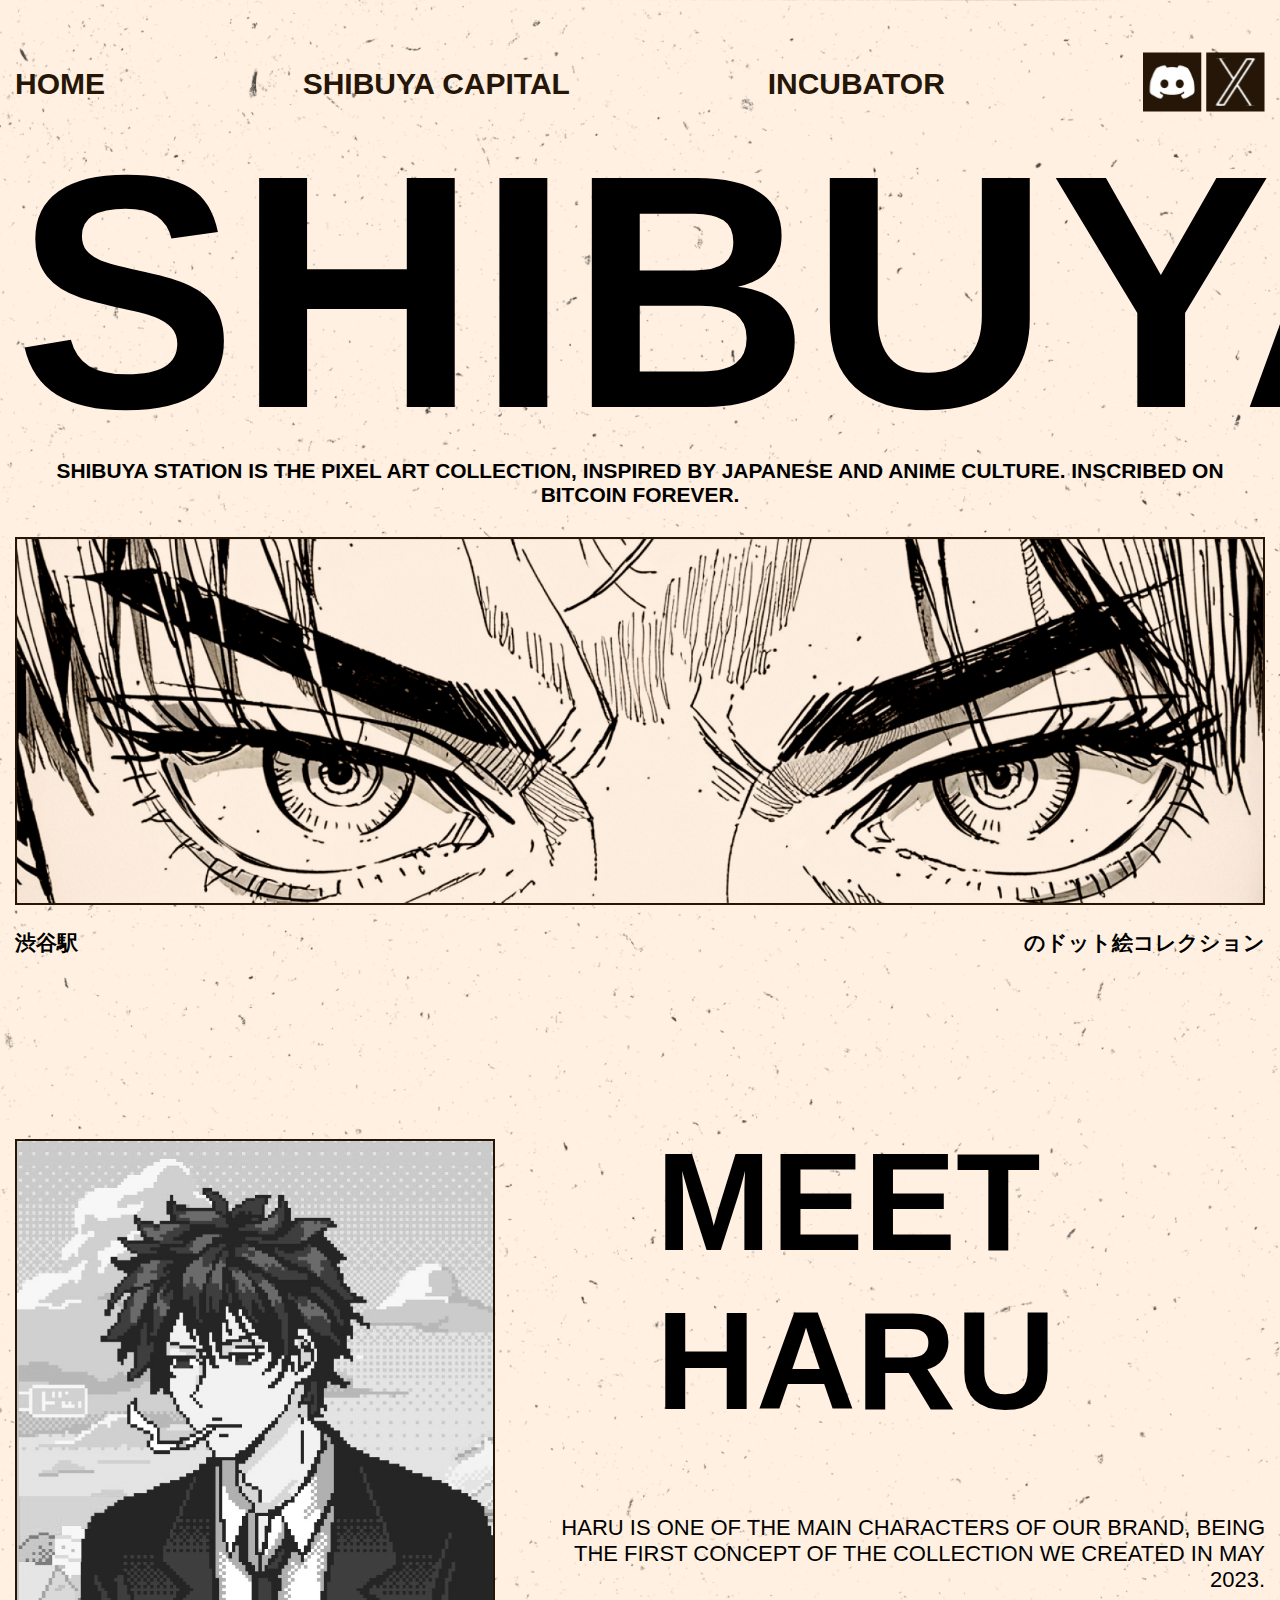
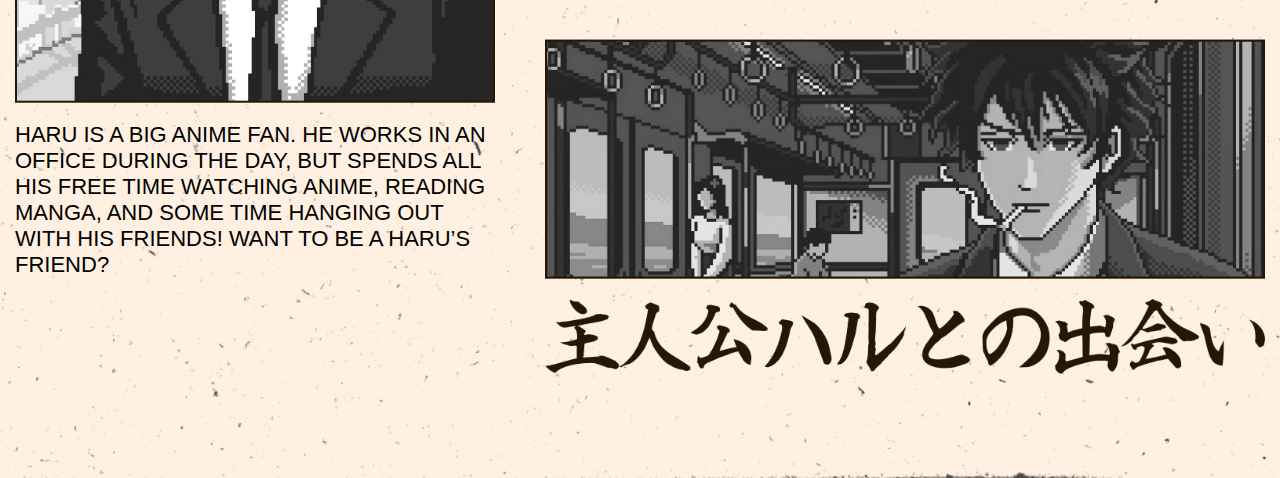
==== index.html @ 37c63358 "Add files via upload" ====
<!DOCTYPE html>
<html lang="en">
  <head>
    <meta charset="UTF-8" />
    <meta name="viewport" content="width=device-width, initial-scale=1.0" />
    <title>Oleg</title>

    <link rel="stylesheet" href="style.css"/>


    <link rel="stylesheet" href="https://cdn.jsdelivr.net/npm/swiper@11/swiper-bundle.min.css"/>
  

    <link rel="preconnect" href="https://fonts.googleapis.com" />
    <link rel="preconnect" href="https://fonts.gstatic.com" crossorigin />
    
     

    

  </head>

  </head>
  <body>

    <header class="header">
        <div class="container">
            <nav class="nav">
                <img src="./img/logo.svg" alt="" class="logo">

                <div class="menu">
                    <a href="">HOME</a>
                    <a href="">SHIBUYA CAPITAL</a>
                    <a href="">INCUBATOR</a>

                    <div class="icons">
                        <img src="./img/twitterBLACK.svg" alt="">
                        <img src="./img/discordBLACK.svg" alt="">
                    </div>
                </div>

                <img class="burger" src="./img/burger.svg" alt="">
    
            </nav>
        </div>
    </header>

    <section class="hero">
        <div class="container">
            <div class="hero__wrapper">
                <h1>SHIBUYA</h1>
                <p>Shibuya Station is the pixel art collection, inspired by Japanese and anime culture.  Inscribed on Bitcoin FOREVER.</p>
                <img src="./img/hero.png" alt="">

                <div>
                    <p>渋谷駅</p>
                    <p>のドット絵コレクション</p>
                </div>

            </div>

        </div>
    </section>

    <section class="album">
        <div class="container">

            <div class="swiper album__swiper1">
                
                <div class="swiper-wrapper">
                 
                  <div class="swiper-slide">
                    <img src="https://shibuya-bay.vercel.app/carousel-1.png" alt="">
                  </div>

                  <div class="swiper-slide">
                    <img src="https://shibuya-bay.vercel.app/carousel-1.png" alt="">
                  </div>
                 
                </div>

            
              </div>

              <div class="swiper album__swiper2">
                
                <div class="swiper-wrapper">
                 
                  <div class="swiper-slide">
                    <img src="https://shibuya-bay.vercel.app/carousel-2.png" alt="">
                  </div>

                  <div class="swiper-slide">
                    <img src="https://shibuya-bay.vercel.app/carousel-2.png" alt="">
                  </div>
                 
                </div>
              </div>
        </div>
    </section>

    <section class="meet">
      <div class="container">
        <div class="meet__wrapper">
          <div class="meet__left">
            <img src="./Rectangle 3 (1).png" alt="">
            <p>Haru is a big anime fan. He works in an office during the day, but spends all his free time watching anime, reading manga, and some time hanging out with his friends! Want to be a Haru’s friend?</p>
          </div>

          <div class="meet__right">
            <h2>meet haru</h2>
            <p>Haru is one of the main characters of our brand, being the first concept of the collection we created in May 2023.</p>
            <img src="./Rectangle 4 (1).png" alt="">
            <img class="China-1" src="./主人公ハルとの出会い.png" alt="">
          </div>
        </div>
        <img src="./主人公ハルとの出会い.png" alt="" class="china-2">
      </div>
    </section>




    <script src="https://cdn.jsdelivr.net/npm/swiper@11/swiper-bundle.min.js"></script>

    <script src="./script.js"></script>
  </body>
</html>
---- style.css ----
* {
  font-family: 'Oswald', sans-serif;

  padding: 0;
  margin: 0;
}

.container {
  max-width: 1600px;
  margin: 0 auto;
  padding: 0 15px;
}

body {
  background-image: url(./img/bg-1.png);
  background-position: center;
  background-size: cover;
}

.nav {
  display: flex;
  justify-content: space-between;
  gap: 20px;
  align-items: center;
  padding-bottom: 10px;
}

.menu {
  display: flex;
  justify-content: space-between;
  gap: 20px;
  align-items: center;

  width: 100%;

  @media (max-width: 800px) {
    /* display: none; */

    position: fixed;
    top: 0;
    left: 0;
    width: 100%;
    height: 100dvh;
    background-color: #251607;

    display: flex;
    flex-direction: column;
    align-items: center;
    justify-content: center;
    gap: 20px;

    z-index: 10;

    opacity: 0;
    visibility: hidden;

    transition: 0.4s;

    &.active {
      opacity: 1;
      visibility: visible;
    }
  }

  a {
    font-size: 30px;
    font-weight: 600;
    text-transform: uppercase;
    text-decoration: none;
    color: #251607;

    @media (max-width: 800px) {
      color: whitesmoke;
    }
  }
}

.logo,
.burger {
  display: none;

  @media (max-width: 800px) {
    display: block;
    z-index: 11;
    cursor: pointer;
  }
}

.header {
  padding: 52px 0 0;

  @media (max-width: 800px) {
    background-image: url(./img/bg-2.png);
    background-position: center;
    padding: 40px 0;
  }
}

.hero__wrapper{
    text-align: center;

    h1{
        font-size: clamp(5.625rem, -1.023rem + 27.27vw, 26.25rem);
        line-height: 1;

        @media (max-width:480px) {
            padding: 20px 0 0;
        }
    }

    p{
        margin-bottom: 30px;
        font-size: clamp(1.125rem, 1.044rem + 0.33vw, 1.375rem);
        font-weight: 600;
        text-transform: uppercase;

        @media (max-width:480px) {
            padding: 20px 0;
        }
    }

    div{
        display: flex;
        justify-content: space-between;
        align-items: center;
        margin-top: 20px;

        @media (max-width:480px) {
            &:first-child{
                display: none;
            }
            justify-content: center;
        }

    }

    img{
        width: 100%;
    }
}



.swiper-slide {
  img{
    width: 100%;
  }
}


.album{
  .container{
    max-width: 1900px;
  }
}


.meet__wrapper {

  display: grid;
  grid-template-columns:1fr 1.5fr;
  gap: 50px;

  @media (max-width: 800px) {
    /* grid-template-columns: 1fr; */
    

    display: flex;
    flex-direction: column;

  }

  img{
    padding-top: 16px;
    width: 100%;
  }

  p{
    margin-top: 15px;
    font-size: 22px;
    font-weight: 400;
    text-transform: uppercase;

  }
}

.meet__right{



  h2{
    /* font-size: 170px; */
    font-size: clamp(3.25rem, 0.792rem + 9.83vw, 10.625rem);
    text-transform: uppercase;
    padding-left: 111px;

    @media (max-width: 800px) {
      text-align: center;
      padding-left: 0;
      
    }
  }

  p{
    text-align: right;
    max-width: 800px;
    margin-left: auto;
    margin-bottom: 30px;
    margin-top: 73.5px;

    @media (max-width: 800px) {
      text-align: center;
      margin-top: 30px;
      
    }
  }
}

.meet{
  padding: 100px 0;
}


.China-1{

  @media (max-width: 800px) {
    display: none
    
  }
}

.china-2{
  display: none;

  @media (max-width: 800px) {
    display: block;
    width: 60%;
    margin: 30px auto;
  }
}
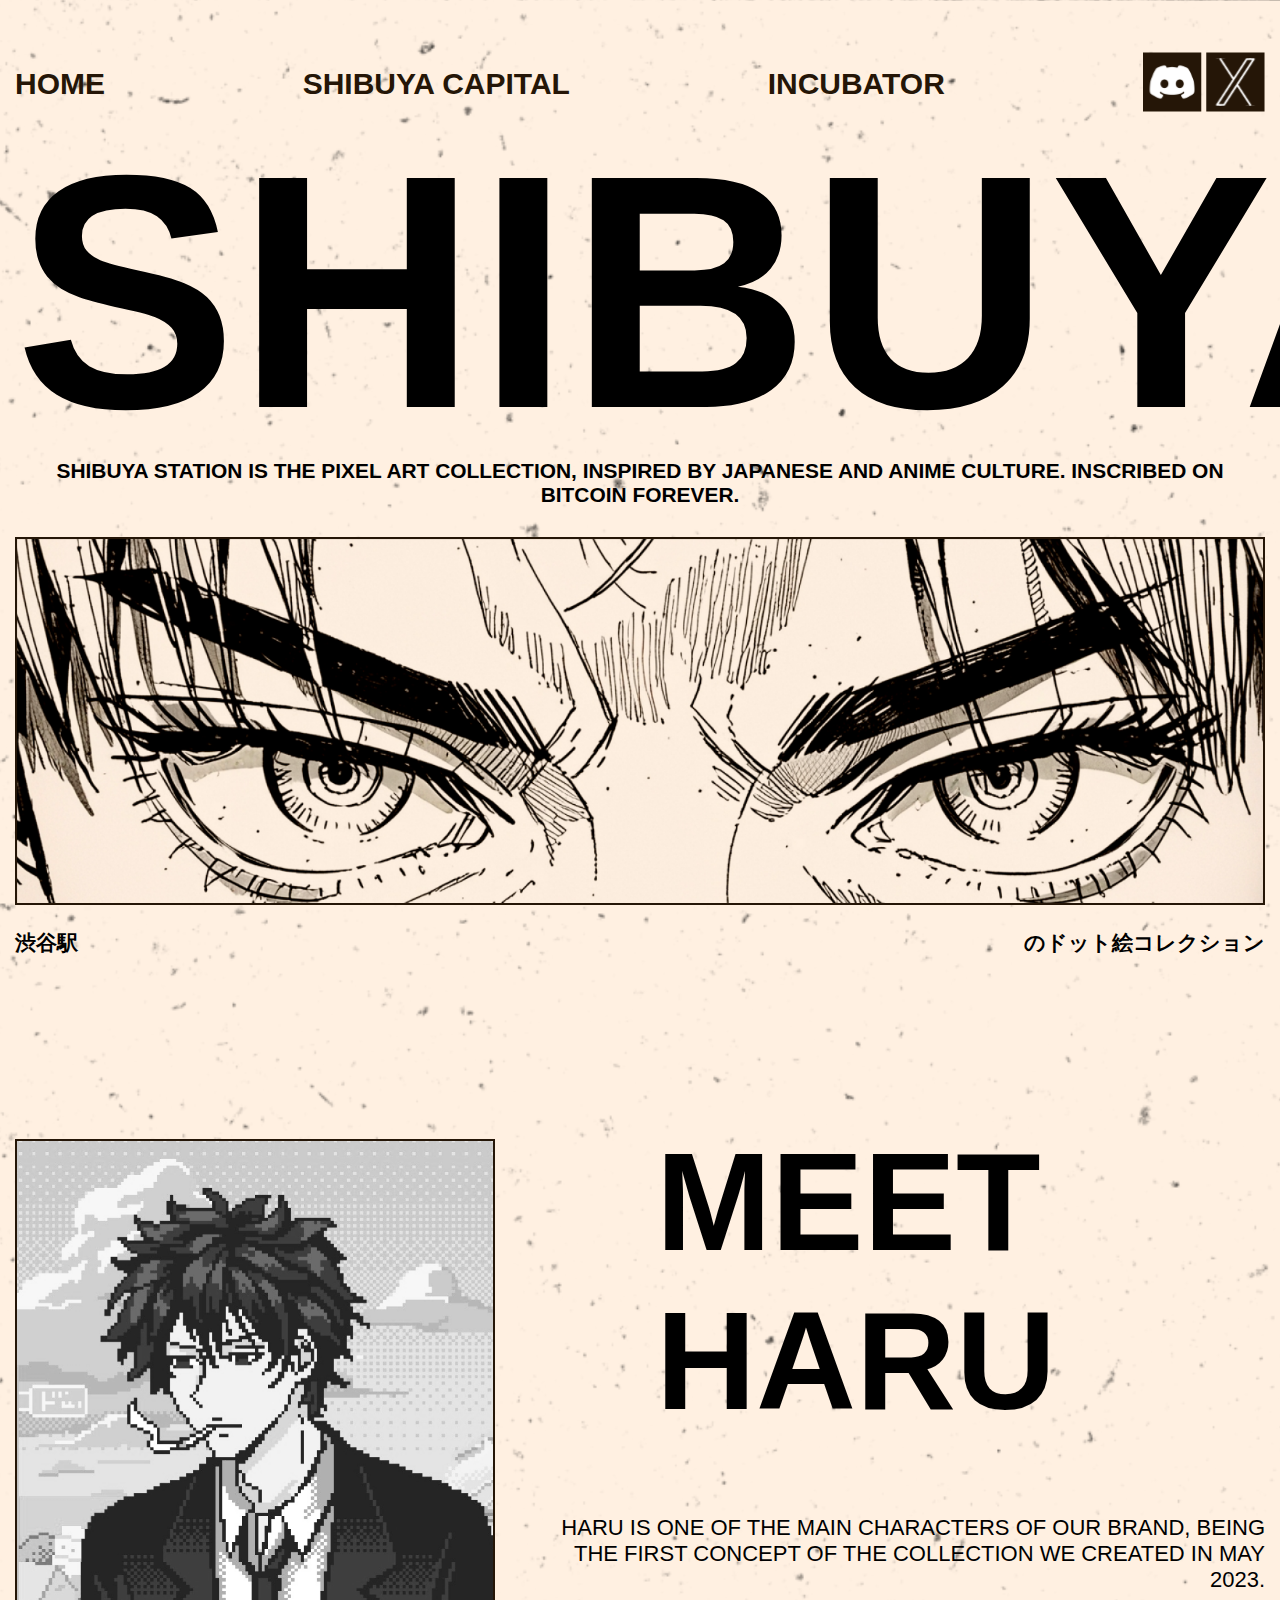
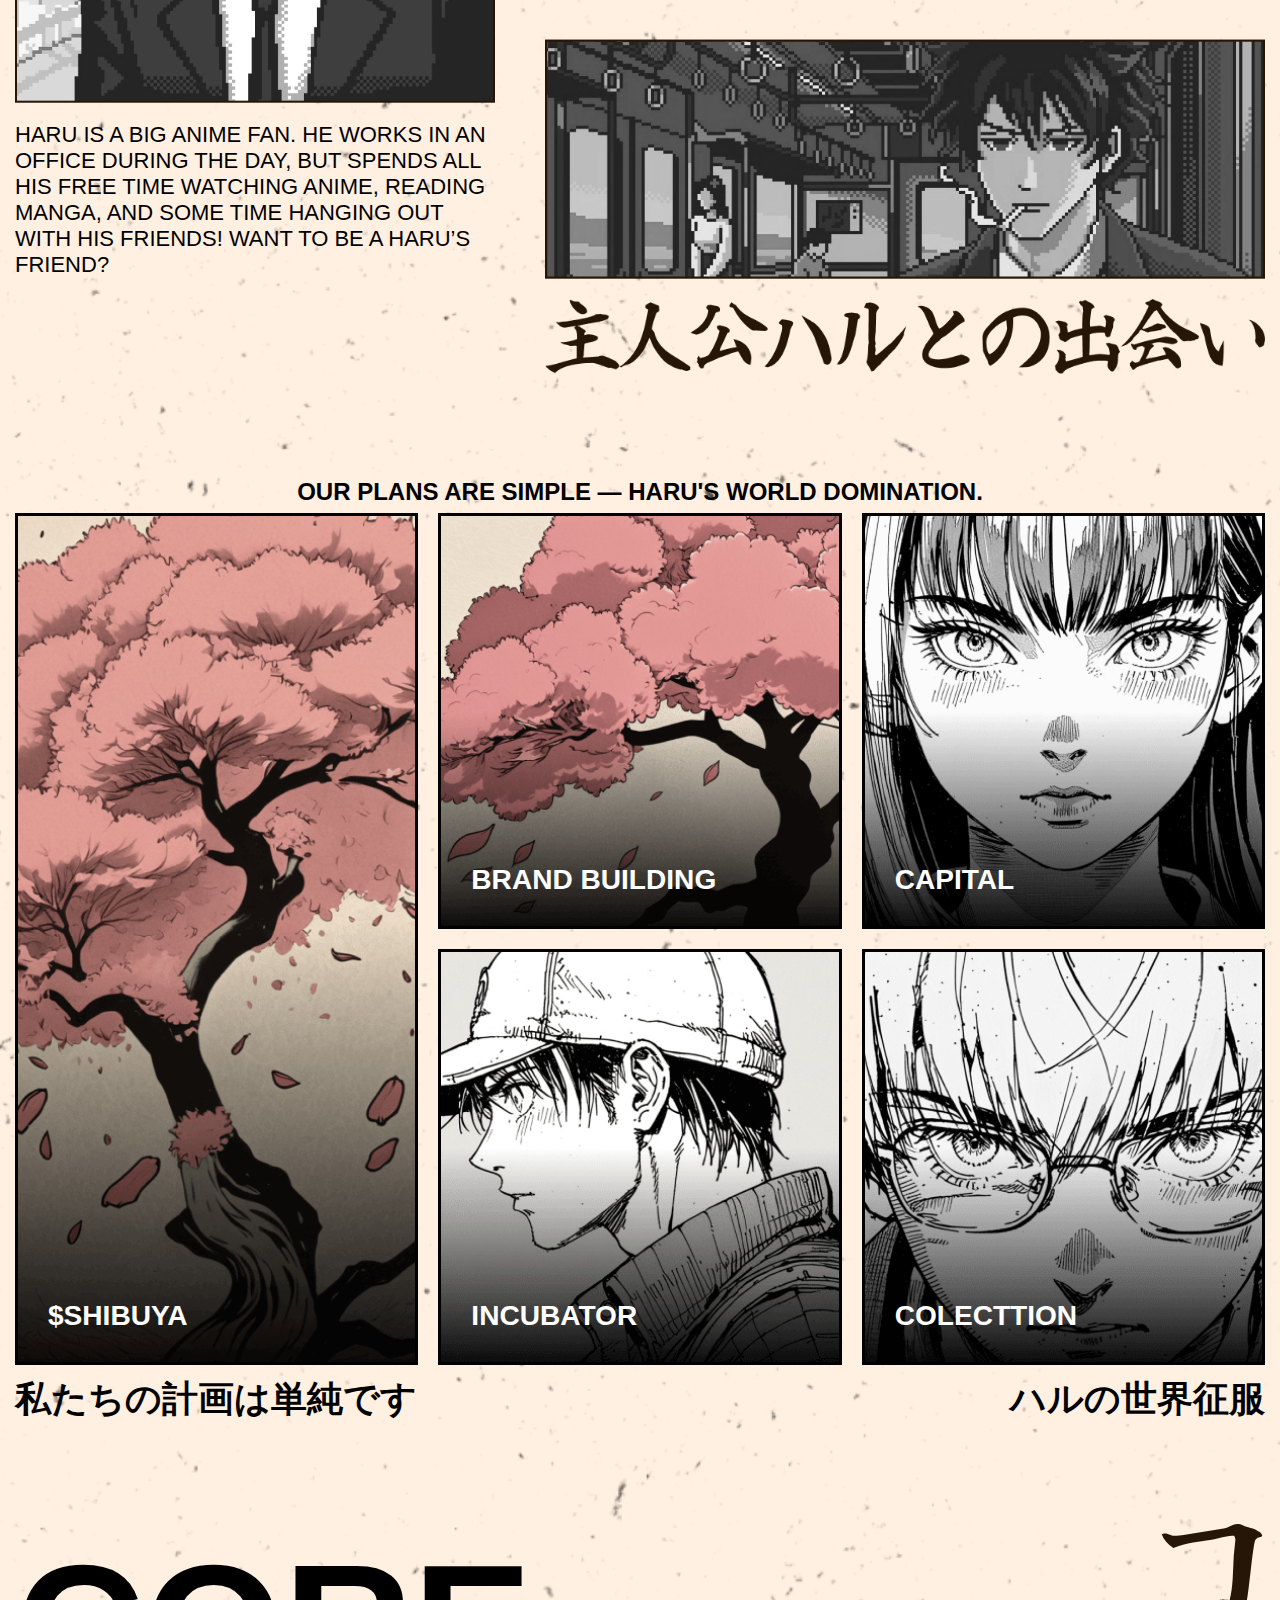
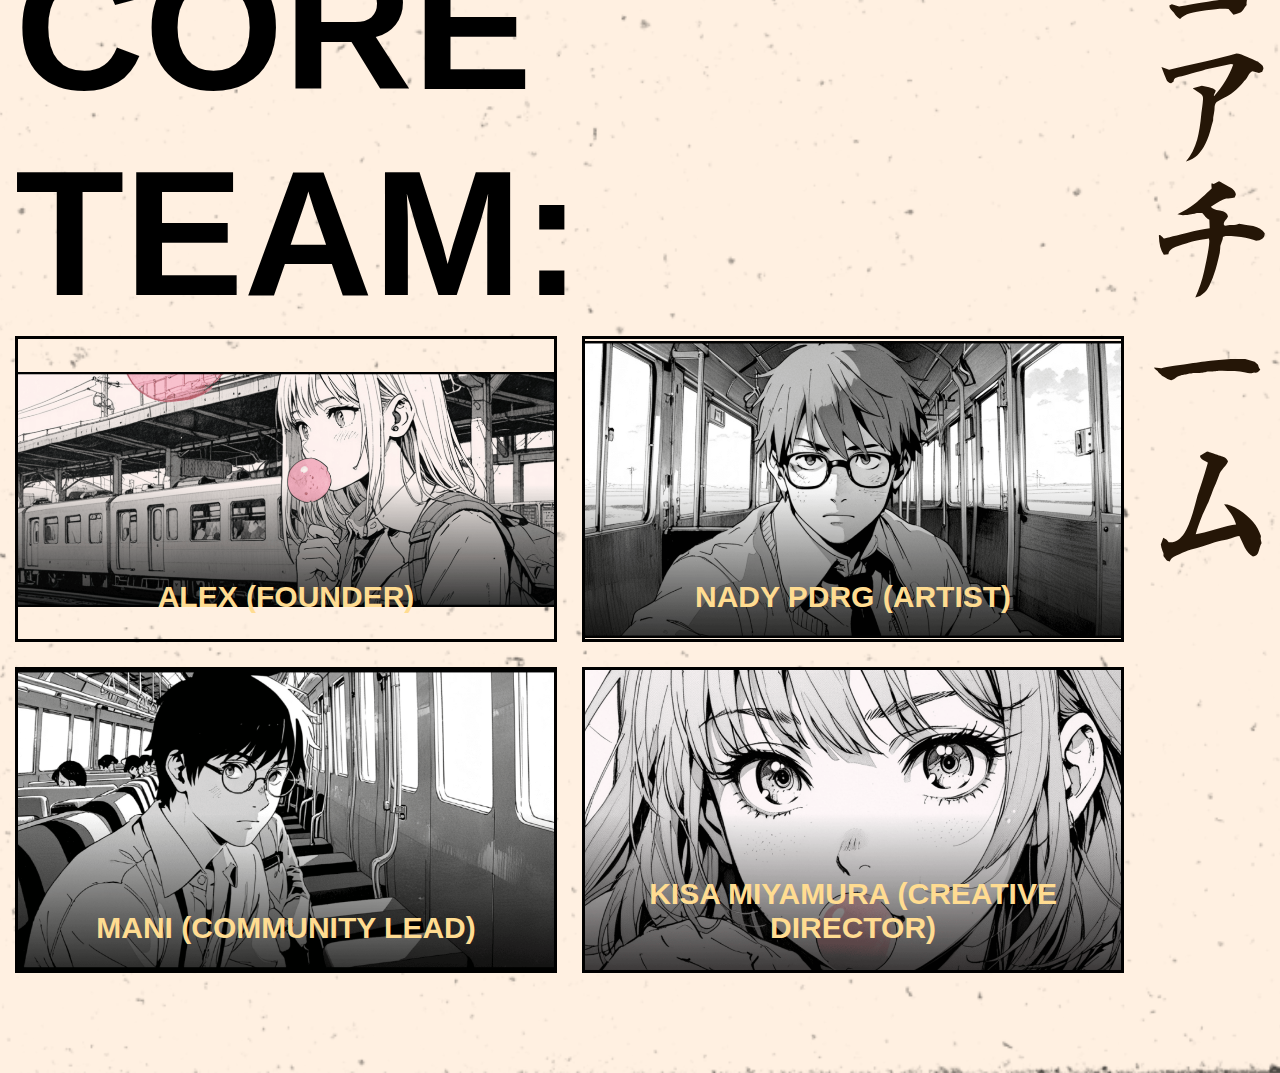
==== commit 558e1498: "Add files via upload" ====
--- a/index.html
+++ b/index.html
@@ -3,7 +3,7 @@
   <head>
     <meta charset="UTF-8" />
     <meta name="viewport" content="width=device-width, initial-scale=1.0" />
-    <title>Oleg</title>
+    <title>Shibuya1</title>
 
     <link rel="stylesheet" href="style.css"/>
 
@@ -103,20 +103,95 @@
       <div class="container">
         <div class="meet__wrapper">
           <div class="meet__left">
-            <img src="./Rectangle 3 (1).png" alt="">
+            <img src="./img/Rectangle 3 (1).png" alt="">
             <p>Haru is a big anime fan. He works in an office during the day, but spends all his free time watching anime, reading manga, and some time hanging out with his friends! Want to be a Haru’s friend?</p>
           </div>
 
           <div class="meet__right">
             <h2>meet haru</h2>
             <p>Haru is one of the main characters of our brand, being the first concept of the collection we created in May 2023.</p>
-            <img src="./Rectangle 4 (1).png" alt="">
+            <img src="./img/Rectangle 4 (1).png" alt="">
             <img class="China-1" src="./主人公ハルとの出会い.png" alt="">
           </div>
         </div>
-        <img src="./主人公ハルとの出会い.png" alt="" class="china-2">
+        <img src="./img/主人公ハルとの出会い.png" alt="" class="china-2">
       </div>
     </section>
+
+    <section class="our">
+      <div class="container">
+        <h2 class="our__title">Our plans are simple — Haru's world domination.<h2>
+
+          <div class="our__wrapper">
+            
+            <div class="our__card card-1">
+              <h3>$SHIBUYA</h3>
+              <p>Something interesting is coming</p>
+            </div>
+
+            <div class="our__card card-2">
+              <h3>BRAND BUILDING</h3>
+              <p>And active IP expansion outside of web3 bubble</p>
+            </div>
+
+            <div class="our__card card-3">
+              <h3>INCUBATOR</h3>
+              <p>Incubation program for web3 companies with the mission to reward our community</p>
+            </div>
+
+            <div class="our__card card-4">
+              <h3>CAPITAL</h3>
+              <p>Venture Capital arm of Shibuya Station</p>
+            </div>
+
+            <div class="our__card card-5">
+              <h3>COLECTTION</h3>
+              <p>Shibuya Station Ordinals collection</p>
+            </div>
+
+          </div>
+
+          <div class="our__box">
+            <h2>私たちの計画は単純です</h2>
+            <h2>ハルの世界征服</h2>
+          </div>
+      </div>
+    </section>
+
+    
+    <section class="team">
+      <div class="container">
+        <div class="team__wrapper">
+          <div class="team__wrap">
+            <h2>Core team:</h2>
+
+            <div class="team__grid">
+
+              <div class="team__card">
+                <p>Alex (founder)</p>
+              </div>
+
+              <div class="team__card">
+                <p>Nady PDRG (Artist)</p>
+              </div>
+
+              <div class="team__card">
+                <p>Mani (Community Lead)</p>
+              </div>
+
+              <div class="team__card">
+                <p>Kisa Miyamura (Creative Director)</p>
+              </div>
+            </div>
+          </div>
+         
+
+          <img src="./img/china.svg" alt="" class="team__img">
+        </div>
+      </div>
+    </section>
+
+    
 
 
 
--- a/style.css
+++ b/style.css
@@ -96,60 +96,61 @@
   }
 }
 
-.hero__wrapper{
-    text-align: center;
-
-    h1{
-        font-size: clamp(5.625rem, -1.023rem + 27.27vw, 26.25rem);
-        line-height: 1;
-
-        @media (max-width:480px) {
-            padding: 20px 0 0;
-        }
-    }
-
-    p{
-        margin-bottom: 30px;
-        font-size: clamp(1.125rem, 1.044rem + 0.33vw, 1.375rem);
-        font-weight: 600;
-        text-transform: uppercase;
-
-        @media (max-width:480px) {
-            padding: 20px 0;
-        }
-    }
-
-    div{
-        display: flex;
-        justify-content: space-between;
-        align-items: center;
-        margin-top: 20px;
-
-        @media (max-width:480px) {
-            &:first-child{
-                display: none;
-            }
-            justify-content: center;
-        }
-
-    }
-
-    img{
-        width: 100%;
-    }
+.hero__wrapper {
+  text-align: center;
+
+  h1 {
+    font-size: clamp(5.625rem, -1.023rem + 27.27vw, 26.25rem);
+    line-height: 1;
+
+    @media (max-width:480px) {
+      padding: 20px 0 0;
+    }
+  }
+
+  p {
+    margin-bottom: 30px;
+    font-size: clamp(1.125rem, 1.044rem + 0.33vw, 1.375rem);
+    font-weight: 600;
+    text-transform: uppercase;
+
+    @media (max-width:480px) {
+      padding: 20px 0;
+    }
+  }
+
+  div {
+    display: flex;
+    justify-content: space-between;
+    align-items: center;
+    margin-top: 20px;
+
+    @media (max-width:480px) {
+      &:first-child {
+        display: none;
+      }
+
+      justify-content: center;
+    }
+
+  }
+
+  img {
+    width: 100%;
+  }
 }
 
 
 
 .swiper-slide {
-  img{
+  img {
     width: 100%;
   }
 }
 
 
-.album{
-  .container{
+.album {
+  .container {
     max-width: 1900px;
   }
 }
@@ -158,24 +159,24 @@
 .meet__wrapper {
 
   display: grid;
-  grid-template-columns:1fr 1.5fr;
+  grid-template-columns: 1fr 1.5fr;
   gap: 50px;
 
   @media (max-width: 800px) {
     /* grid-template-columns: 1fr; */
-    
+
 
     display: flex;
     flex-direction: column;
 
   }
 
-  img{
+  img {
     padding-top: 16px;
     width: 100%;
   }
 
-  p{
+  p {
     margin-top: 15px;
     font-size: 22px;
     font-weight: 400;
@@ -184,11 +185,11 @@
   }
 }
 
-.meet__right{
-
-
-
-  h2{
+.meet__right {
+
+
+
+  h2 {
     /* font-size: 170px; */
     font-size: clamp(3.25rem, 0.792rem + 9.83vw, 10.625rem);
     text-transform: uppercase;
@@ -197,11 +198,11 @@
     @media (max-width: 800px) {
       text-align: center;
       padding-left: 0;
-      
-    }
-  }
-
-  p{
+
+    }
+  }
+
+  p {
     text-align: right;
     max-width: 800px;
     margin-left: auto;
@@ -211,25 +212,24 @@
     @media (max-width: 800px) {
       text-align: center;
       margin-top: 30px;
-      
-    }
-  }
-}
-
-.meet{
+
+    }
+  }
+}
+
+.meet {
   padding: 100px 0;
 }
 
 
-.China-1{
+.China-1 {
 
   @media (max-width: 800px) {
     display: none
-    
-  }
-}
-
-.china-2{
+  }
+}
+
+.china-2 {
   display: none;
 
   @media (max-width: 800px) {
@@ -237,4 +237,204 @@
     width: 60%;
     margin: 30px auto;
   }
+}
+
+
+
+
+.our {}
+
+.container {}
+
+.our__title {
+  text-align: center;
+  text-transform: uppercase;
+  margin-bottom: 7px;
+
+}
+
+.our__wrapper {
+  display: grid;
+  grid-template-columns: 1fr 1fr 1fr;
+  grid-template-rows: 1fr 1fr;
+  gap: 20px 20px;
+  grid-template-areas:
+    "card-1 card-2 card-4"
+    "card-1 card-3 card-5";
+
+    @media (max-width: 1000px) {
+
+      grid-template-rows: 1fr 1fr 1fr; 
+      gap: 20px 20px; 
+      grid-template-areas: 
+        "card-1 card-1"
+        "card-2 card-3"
+        "card-4 card-5"; 
+      
+    }
+    @media (max-width: 700px) {
+      grid-template-columns: 1fr ;
+      grid-template-rows: 1fr 1fr 1fr 1fr 1fr; 
+      grid-template-areas: 
+        "card-1"
+        "card-2"
+        "card-3"
+        "card-4"
+        "card-5"; 
+      
+    }
+
+  .card-1 {
+    grid-area: card-1;
+    background-image: url(./img/plans-1.png);
+  }
+
+  .card-2 {
+    grid-area: card-2;
+    background-image: url(./img/plans-2.png);
+  }
+
+  .card-3 {
+    grid-area: card-3;
+    background-image: url(./img/plans-3.png);
+  }
+
+  .card-4 {
+    grid-area: card-4;
+    background-image: url(./img/plans-4.png);
+  }
+
+  .card-5 {
+    grid-area: card-5;
+    background-image: url(./img/plans-5.png);
+  }
+}
+
+.our__card {
+  min-height: 350px;
+  border: 3px solid black;
+  display: flex;
+  padding: 30px;
+  justify-content: end;
+  flex-direction: column;
+  color: white;
+  background-repeat: no-repeat;
+  background-position: center;
+  background-size: cover;
+
+  text-transform: uppercase;
+
+  @media (max-width: 700px) {
+    min-height: 200px;
+    text-align: center;
+    
+  }
+
+
+  p{
+    height: 0;
+    overflow: hidden;
+    transition: 0.5s;
+    @media (max-width: 700px) {
+      height: auto;
+      
+    }
+  }
+
+  h3{
+    transition: 0.5s;
+  }
+
+
+  &:hover{
+    p{
+      height: 30px;
+    }
+
+    h3{
+      font-size: 40px;
+    }
+  }
+
+}
+
+.card-1 {}
+
+.card-2 {}
+
+.card-3 {}
+
+.card-4 {}
+
+.card-5 {}
+
+.our__box {
+  display: flex;
+  align-items: center;
+  justify-content: space-between;
+  gap: 20px;
+  flex-wrap: wrap;
+  margin-top: 10px;
+}
+
+.team {
+  padding: 100px 0;
+}
+.team__wrapper {
+  display: grid;
+  grid-template-columns: 10fr 1fr;
+  gap: 30px;
+}
+.team__wrap {
+
+  h2{
+    text-transform: uppercase;
+    font-size: 179px;
+  }
+}
+.team__grid {
+  display: grid;
+  grid-template-columns: 1fr 1fr;
+  gap: 25px;
+}
+.team__card {
+  border: 3px solid black;
+  min-height: 250px;
+
+  background-repeat: no-repeat;
+  background-position: center;
+  background-size: cover;
+
+  display: flex;
+  align-items: end;
+  text-transform: uppercase;
+  text-align: center;
+  justify-content: center;
+  padding: 25px;
+  color: rgb(255, 220, 145);
+  font-size: 30px;
+  font-weight: 600;
+
+  background-size: 120%;
+  transition: 0.6s;
+  
+
+  &:nth-child(1) {
+    background-image: url(./img/team-1.png);
+  }
+
+  &:nth-child(2) {
+    background-image: url(./img/team-2.png);
+  }
+
+  &:nth-child(3) {
+    background-image: url(./img/team-3.png);
+  }
+
+  &:nth-child(4) {
+    background-image: url(./img/team-4.png);
+  }
+}
+.team__img {
+  width: 100%;
 }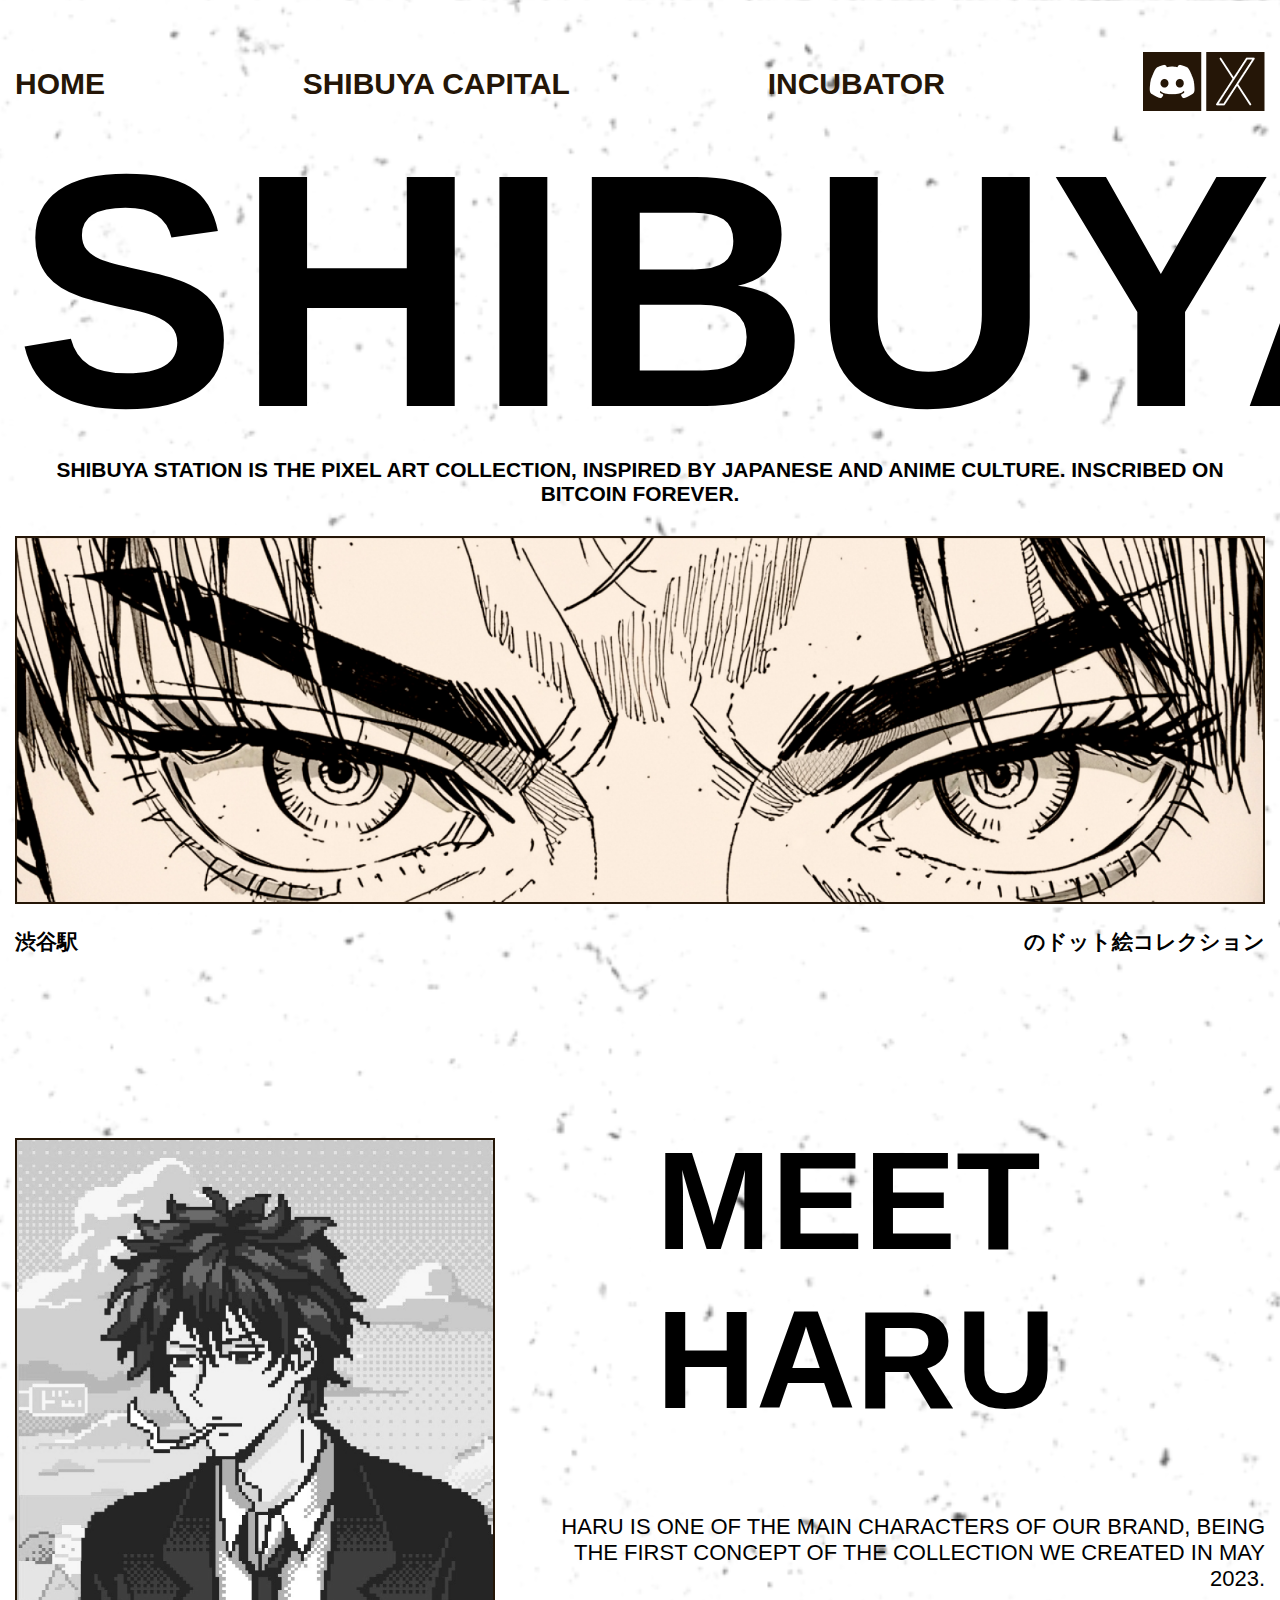
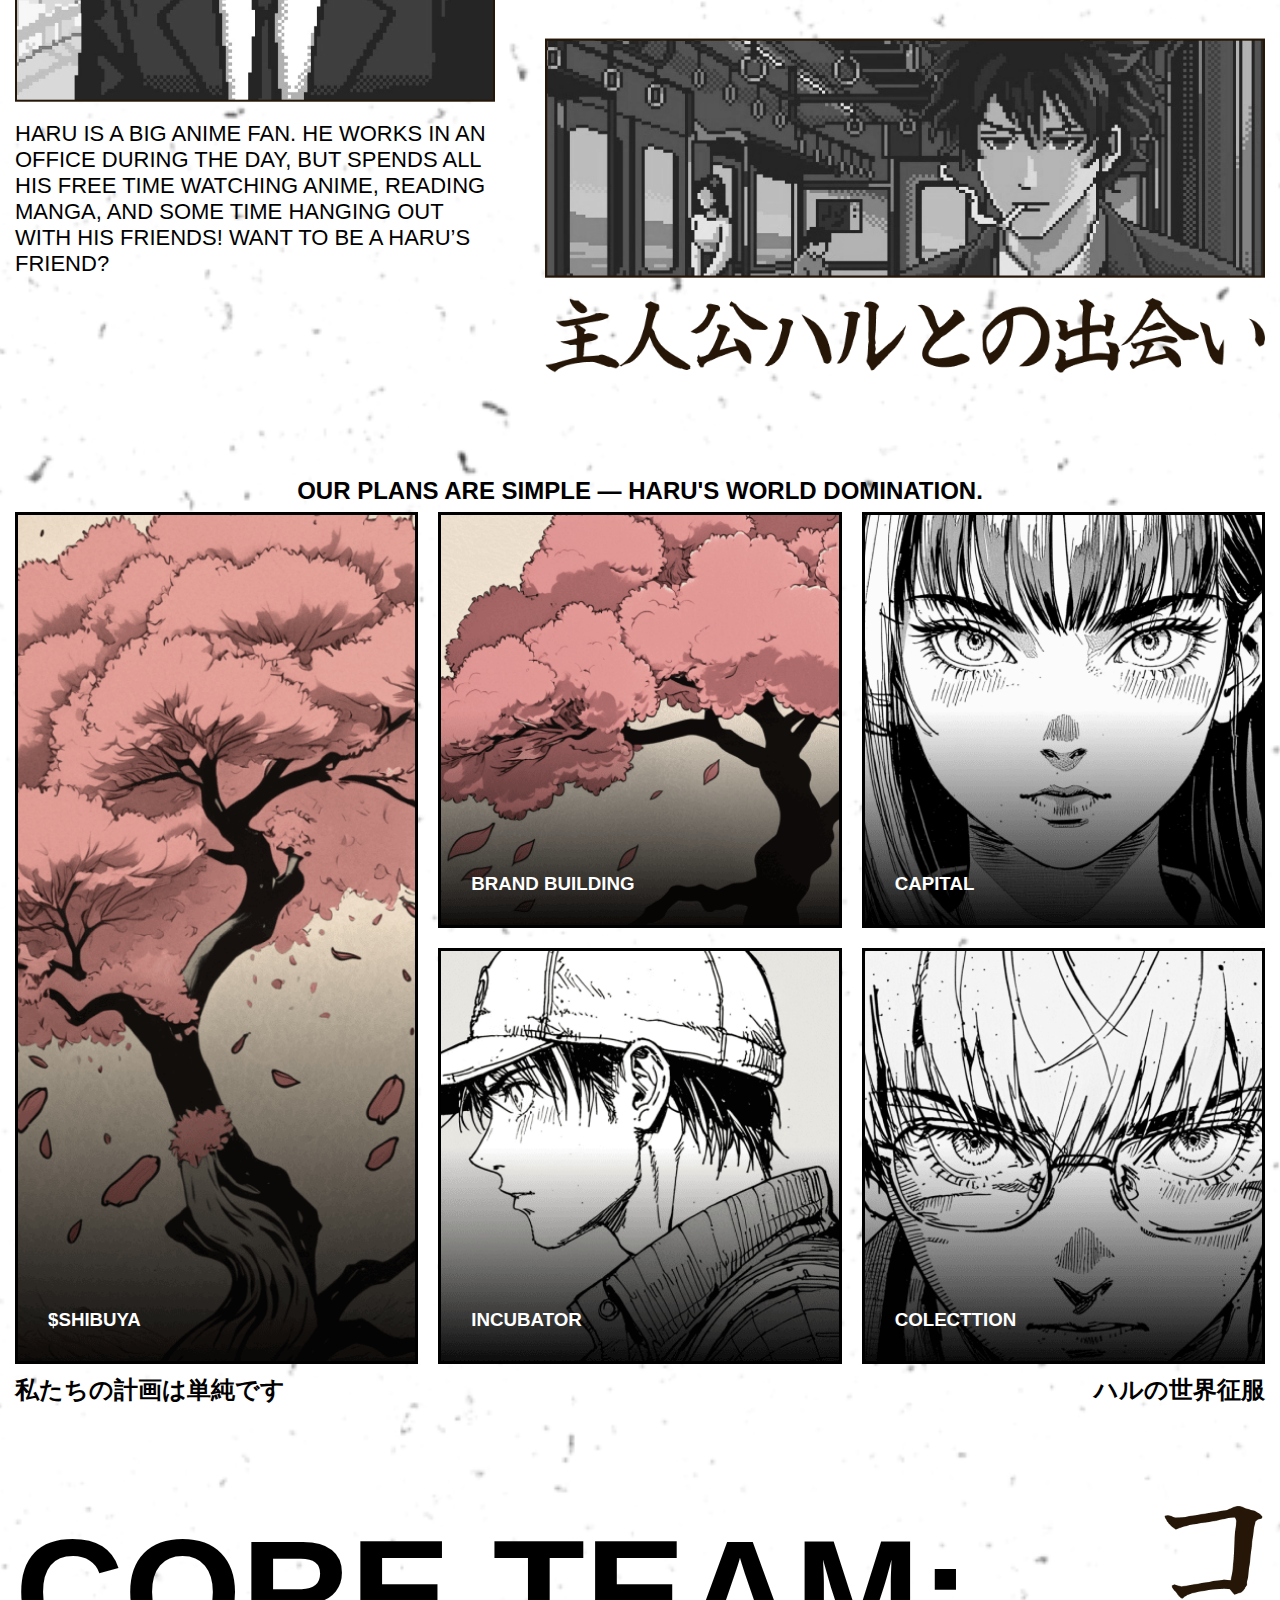
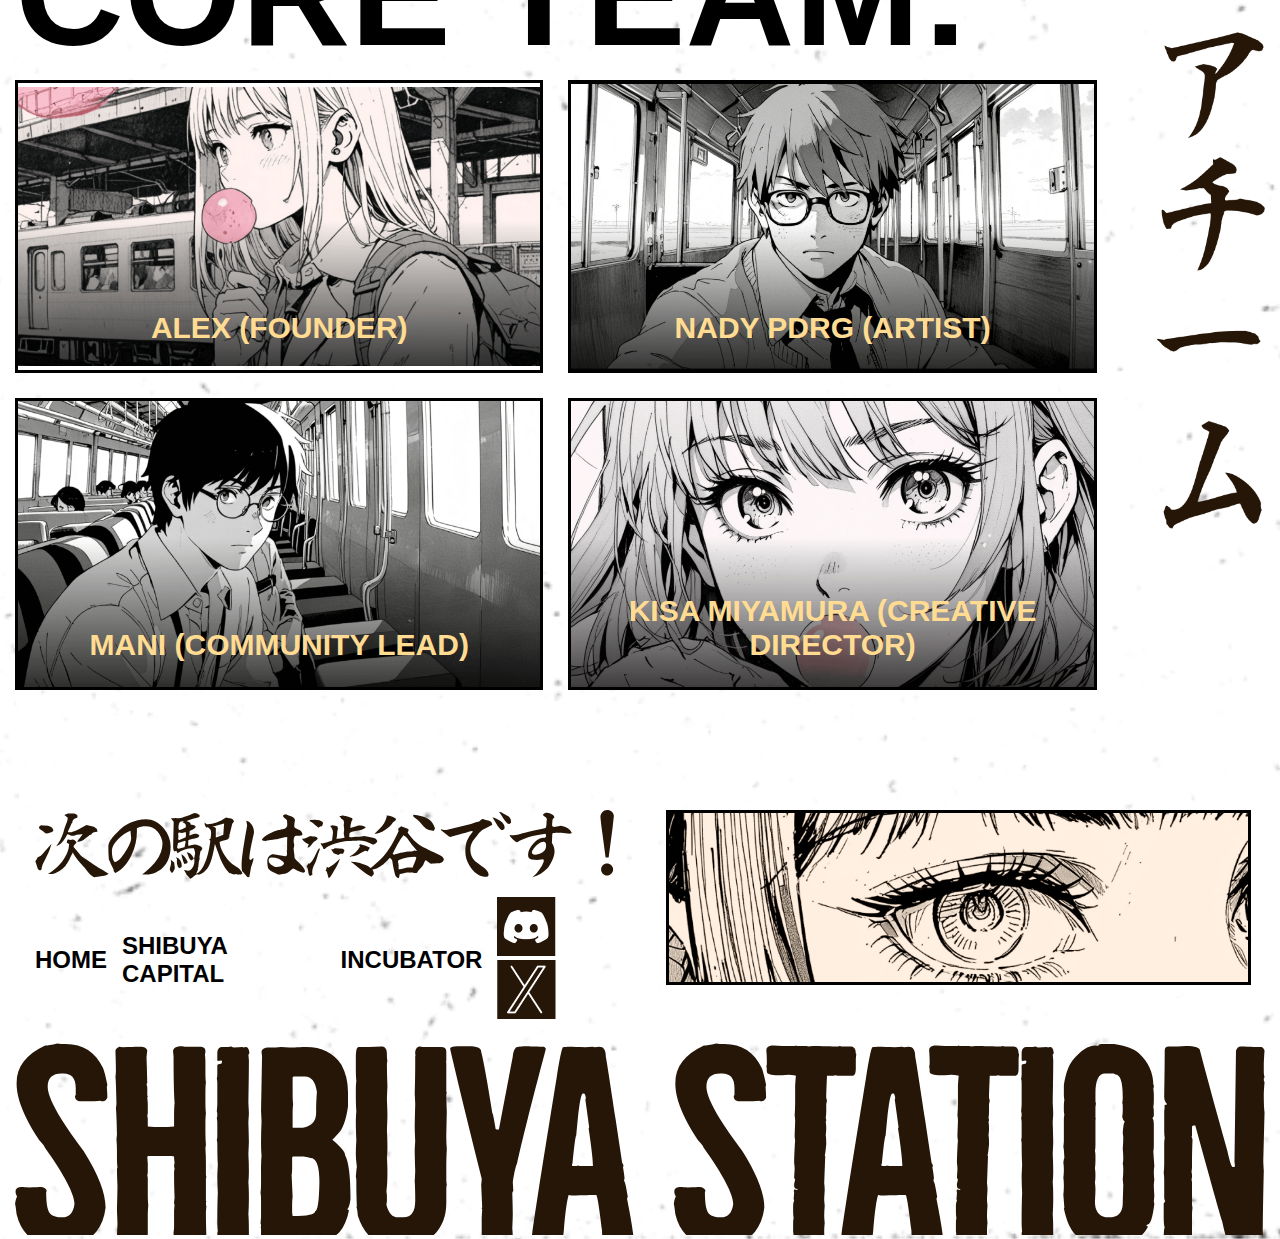
==== commit 9dcc9522: "Add files via upload" ====
--- a/index.html
+++ b/index.html
@@ -3,7 +3,7 @@
   <head>
     <meta charset="UTF-8" />
     <meta name="viewport" content="width=device-width, initial-scale=1.0" />
-    <title>Shibuya1</title>
+    <title>HOME</title>
 
     <link rel="stylesheet" href="style.css"/>
 
@@ -26,20 +26,22 @@
     <header class="header">
         <div class="container">
             <nav class="nav">
-                <img src="./img/logo.svg" alt="" class="logo">
+                <img src="./img/лого_не грустные мальчики_прозрачный фон 1 (2).png" alt="" class="logo">
+
+                
 
                 <div class="menu">
-                    <a href="">HOME</a>
-                    <a href="">SHIBUYA CAPITAL</a>
-                    <a href="">INCUBATOR</a>
+                    <a href="index.html">HOME</a>
+                    <a href="capital.html">SHIBUYA CAPITAL</a>
+                    <a href="incubator.html">INCUBATOR</a>
 
                     <div class="icons">
-                        <img src="./img/twitterBLACK.svg" alt="">
-                        <img src="./img/discordBLACK.svg" alt="">
+                        <img src="./img/twitter BLACK.png" alt="">
+                        <img src="./img/discord BLACK.png" alt="">
                     </div>
                 </div>
-
-                <img class="burger" src="./img/burger.svg" alt="">
+                
+                <img class="burger"src="./img/iconamoon_menu-burger-horizontal-thin.png" alt="">
     
             </nav>
         </div>
@@ -103,15 +105,15 @@
       <div class="container">
         <div class="meet__wrapper">
           <div class="meet__left">
-            <img src="./img/Rectangle 3 (1).png" alt="">
+            <img src="./img/Rectangle 3 (2).png" alt="">
             <p>Haru is a big anime fan. He works in an office during the day, but spends all his free time watching anime, reading manga, and some time hanging out with his friends! Want to be a Haru’s friend?</p>
           </div>
 
           <div class="meet__right">
             <h2>meet haru</h2>
             <p>Haru is one of the main characters of our brand, being the first concept of the collection we created in May 2023.</p>
-            <img src="./img/Rectangle 4 (1).png" alt="">
-            <img class="China-1" src="./主人公ハルとの出会い.png" alt="">
+            <img src="./img/Rectangle 4 (2).png" alt="">
+            <img class="China-1" src="./img/主人公ハルとの出会い.png" alt="">
           </div>
         </div>
         <img src="./img/主人公ハルとの出会い.png" alt="" class="china-2">
@@ -120,7 +122,7 @@
 
     <section class="our">
       <div class="container">
-        <h2 class="our__title">Our plans are simple — Haru's world domination.<h2>
+        <h2 class="our__title">Our plans are simple — Haru's world domination.</h2>
 
           <div class="our__wrapper">
             
@@ -186,10 +188,37 @@
           </div>
          
 
-          <img src="./img/china.svg" alt="" class="team__img">
-        </div>
-      </div>
-    </section>
+          <img src="./img/コアチーム.png" alt="" class="team__img">
+        </div>
+      </div>
+    </section>
+
+
+    <footer class="footer">
+      <div class="container">
+        <div class="footer__wrap">
+          <div class="footer__box">
+               <img src="./img/footer-title.svg" alt="">
+
+            <div class="footer__menu">
+              <a href="index.html">HOME</a>
+              <a href="capital.html">SHIBUYA CAPITAL</a>
+              <a href="incubator.html">INCUBATOR</a>
+
+              <div class="icons">
+                  <img src="./img/twitter BLACK.png" alt="">
+                  <img src="./img/discord BLACK.png" alt="">
+              </div>
+            </div>
+          </div>
+
+          <img src="./img/footer-img.png" alt="" class="footer__eyes">
+        </div>
+
+
+        <img src="./img/footer-text.svg" alt="" class="footer__text">
+      </div>
+    </footer>
 
     
 
--- a/style.css
+++ b/style.css
@@ -12,7 +12,7 @@
 }
 
 body {
-  background-image: url(./img/bg-1.png);
+  background-image: url(./img/097\ 2.png);
   background-position: center;
   background-size: cover;
 }
@@ -102,6 +102,8 @@
   h1 {
     font-size: clamp(5.625rem, -1.023rem + 27.27vw, 26.25rem);
     line-height: 1;
+    z-index: -1;
+    position: relative;
 
     @media (max-width:480px) {
       padding: 20px 0 0;
@@ -126,6 +128,7 @@
     margin-top: 20px;
 
     @media (max-width:480px) {
+
       &:first-child {
         display: none;
       }
@@ -264,12 +267,16 @@
 
     @media (max-width: 1000px) {
 
-      grid-template-rows: 1fr 1fr 1fr; 
+      grid-template-columns: 1fr 1fr ; 
       gap: 20px 20px; 
       grid-template-areas: 
         "card-1 card-1"
         "card-2 card-3"
         "card-4 card-5"; 
+
+        align-items: center;
+        text-align: center;
+       
       
     }
     @media (max-width: 700px) {
@@ -383,23 +390,36 @@
 .team__wrapper {
   display: grid;
   grid-template-columns: 10fr 1fr;
-  gap: 30px;
+  gap: 60px;
+
+  @media (max-width: 900px) {
+    grid-template-columns: 1fr;
+    gap: 0;
+    
+  }
 }
 .team__wrap {
 
   h2{
     text-transform: uppercase;
-    font-size: 179px;
+    /* font-size: 179px; */
+   font-size:  clamp(4.375rem, 2.159rem + 9.09vw, 11.25rem);
   }
 }
 .team__grid {
   display: grid;
   grid-template-columns: 1fr 1fr;
   gap: 25px;
+
+  @media (max-width: 1100px) {
+    grid-template-columns: 1fr;
+  }
 }
 .team__card {
   border: 3px solid black;
-  min-height: 250px;
+  /* min-height: 250px; */
+
+  aspect-ratio: 2/1;
 
   background-repeat: no-repeat;
   background-position: center;
@@ -437,4 +457,58 @@
 }
 .team__img {
   width: 100%;
+
+
+  @media (max-width: 1200px) {
+    display: none;
+    
+  }
+}
+
+
+
+
+.footer {
+}
+.footer__wrap {
+  margin: 20px;
+  display: grid;
+  grid-template-columns: 1fr 1fr;
+  gap: 52px;
+
+  @media (max-width:1200px ) {
+    grid-template-columns: 1.5fr 1fr;
+  }
+
+  @media (max-width: 900px) {
+    grid-template-columns: 1fr;
+  }
+}
+.footer__box {
+  > img{
+    width: 100%;
+  }
+}
+.footer__menu {
+  margin-top: 14px;
+  display: flex;
+  justify-content: space-between;
+  gap: 15px;
+  align-items: center;
+
+  a{
+    font-size: 24px;
+    text-decoration: none;
+    color: black;
+    font-weight: 600;
+    text-transform: uppercase;
+
+  }
+}
+.footer__eyes {
+  border: 3px solid black;
+  width: 100%;
+}
+.footer__text {
+  width: 100%;
 }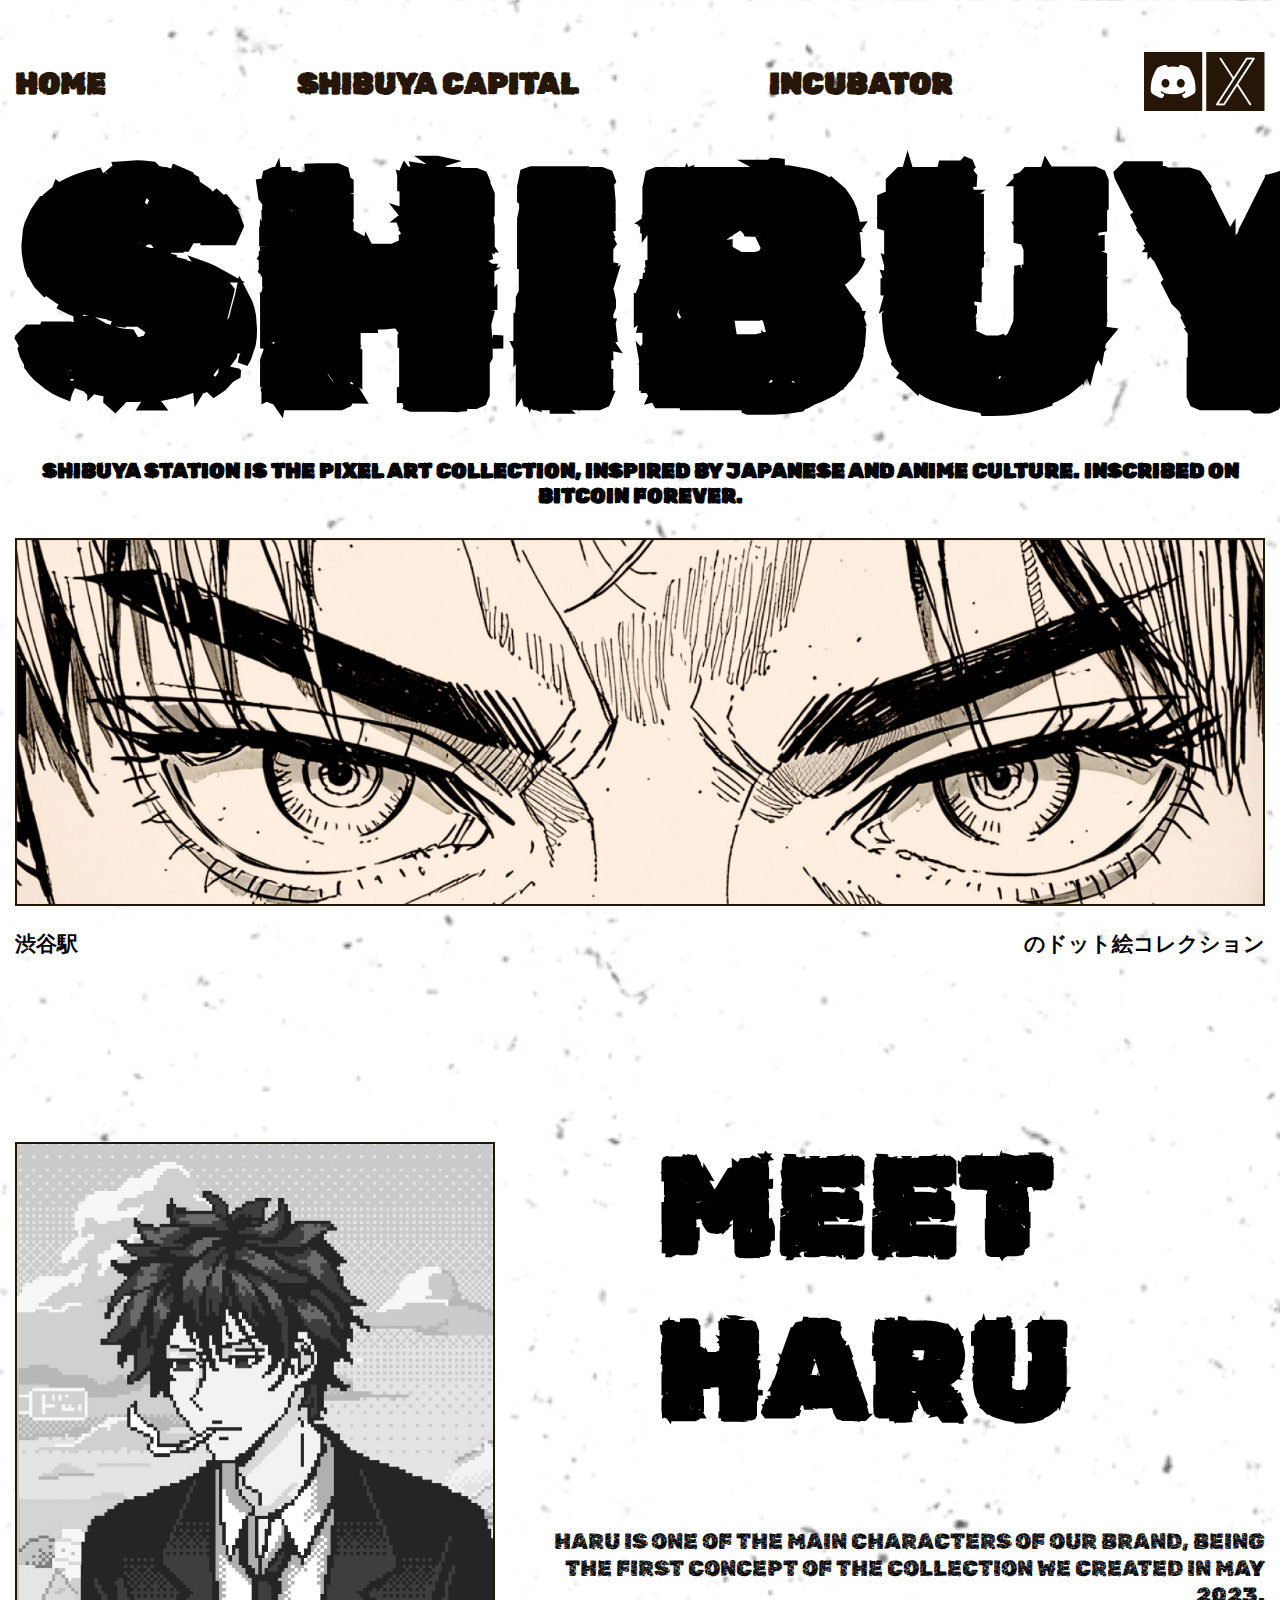
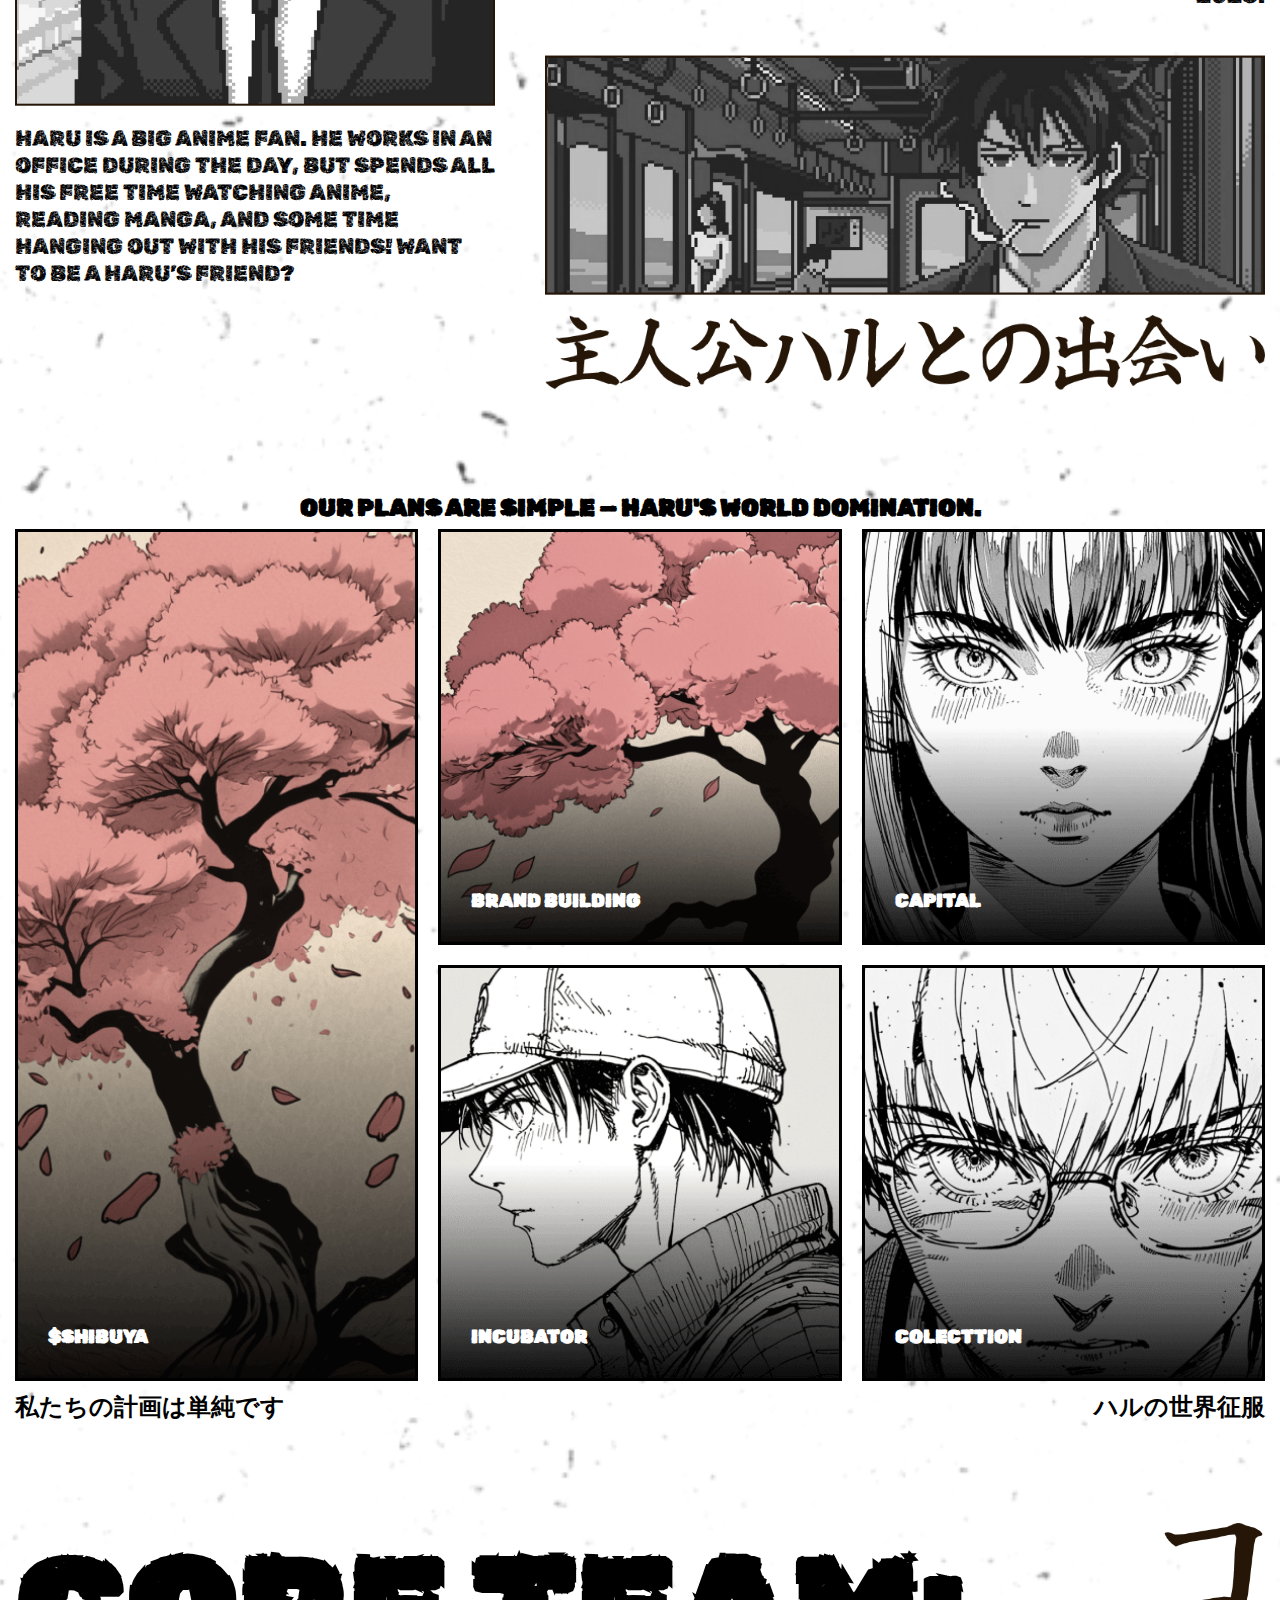
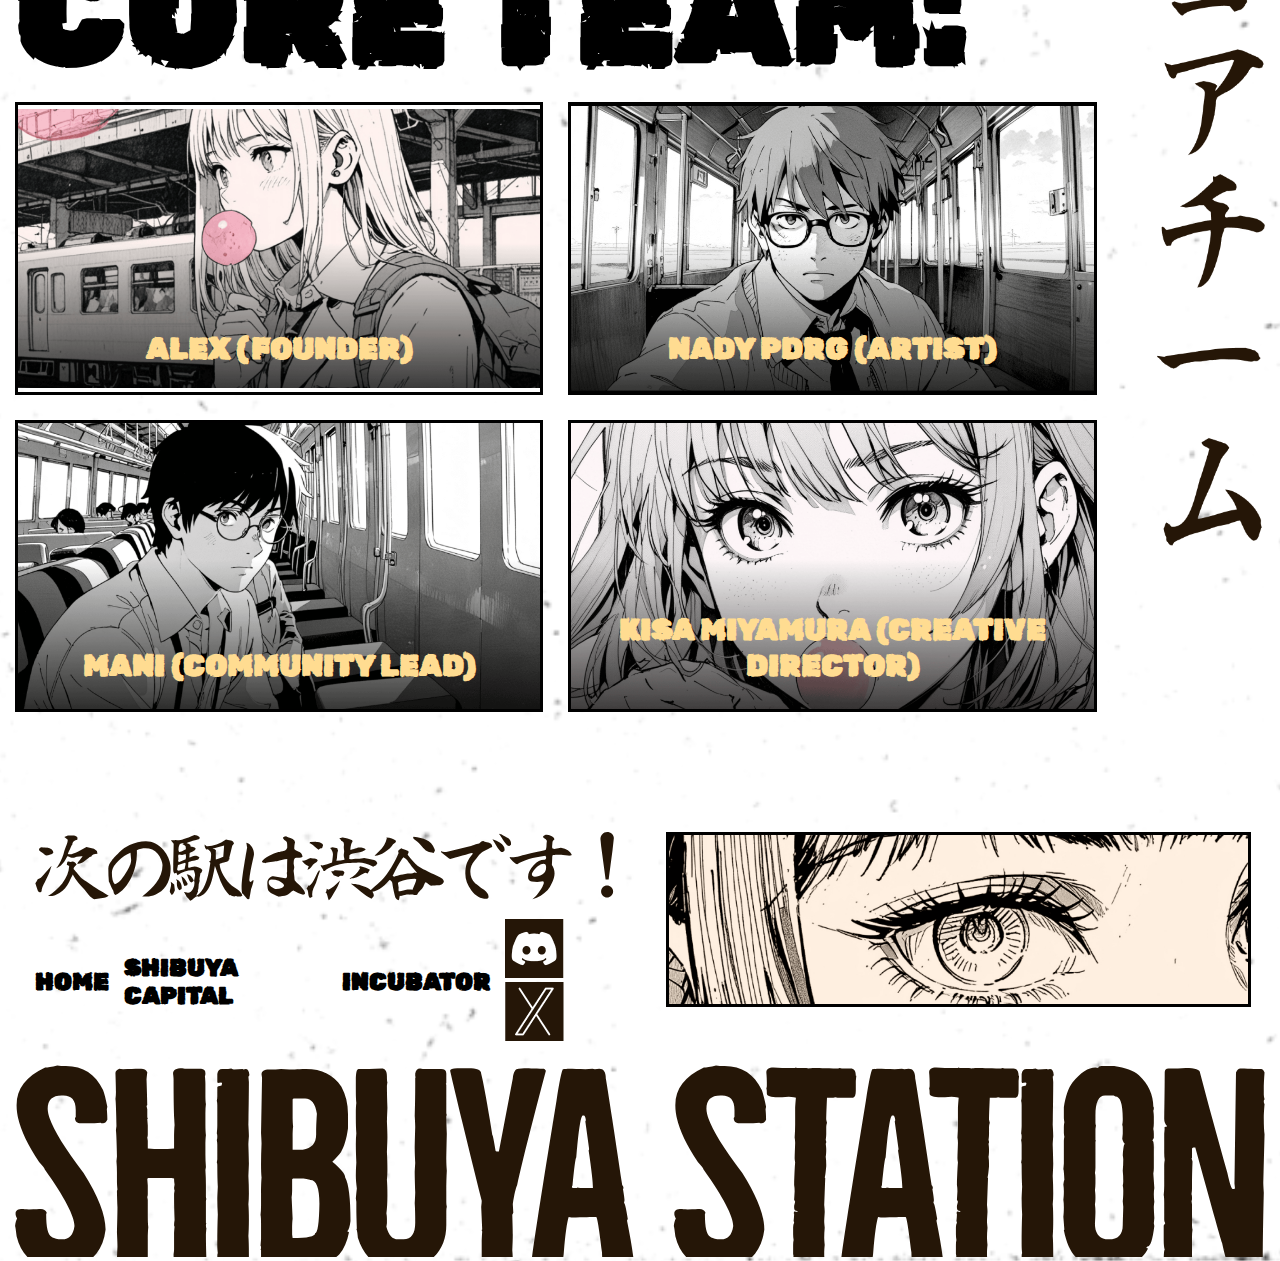
==== commit 835e4ead: "Add files via upload" ====
--- a/index.html
+++ b/index.html
@@ -11,8 +11,9 @@
     <link rel="stylesheet" href="https://cdn.jsdelivr.net/npm/swiper@11/swiper-bundle.min.css"/>
   
 
-    <link rel="preconnect" href="https://fonts.googleapis.com" />
-    <link rel="preconnect" href="https://fonts.gstatic.com" crossorigin />
+    <link rel="preconnect" href="https://fonts.googleapis.com">
+    <link rel="preconnect" href="https://fonts.gstatic.com" crossorigin>
+    <link href="https://fonts.googleapis.com/css2?family=Rubik+Distressed&display=swap" rel="stylesheet">
     
      
 
--- a/style.css
+++ b/style.css
@@ -1,5 +1,5 @@
 * {
-  font-family: 'Oswald', sans-serif;
+  font-family: "Rubik Distressed", system-ui;
 
   padding: 0;
   margin: 0;
@@ -75,6 +75,8 @@
   }
 }
 
+
+
 .logo,
 .burger {
   display: none;
@@ -245,9 +247,7 @@
 
 
 
-.our {}
-
-.container {}
+
 
 .our__title {
   text-align: center;
@@ -365,15 +365,7 @@
 
 }
 
-.card-1 {}
-
-.card-2 {}
-
-.card-3 {}
-
-.card-4 {}
-
-.card-5 {}
+
 
 .our__box {
   display: flex;
@@ -468,8 +460,7 @@
 
 
 
-.footer {
-}
+
 .footer__wrap {
   margin: 20px;
   display: grid;
@@ -511,4 +502,110 @@
 }
 .footer__text {
   width: 100%;
+}
+
+
+
+
+
+
+
+
+.incubator__inf{
+  text-align: center;
+
+  h1 {
+    font-size: 206px;
+    position: relative;
+    z-index: -1;
+    text-align: center;
+    line-height: .9;
+
+    @media (max-width:480px) {
+      padding: 20px 0 0;
+    }
+  }
+
+  p {
+    margin-bottom: 30px;
+    font-size: clamp(1.125rem, 1.044rem + 0.33vw, 1.375rem);
+    font-weight: 600;
+    text-transform: uppercase;
+
+    @media (max-width:480px) {
+      padding: 20px 0;
+    }
+  }
+}
+
+
+.incubator__wrapper{
+  margin-top: 15px;
+  margin-bottom: 140px;
+  display: flex;
+  justify-content: center;
+  gap: 15px;
+  align-items: center;
+
+  @media (max-width: 1000px) {
+    display: grid;
+    grid-template-columns: 1fr;
+    
+  }
+}
+.incubator__card{
+  border: 4px solid #251607;
+  padding: 20px;
+  display: flex;
+  gap: 50px;
+  align-items: center;
+  justify-content: space-between;
+  transition: all .3s;
+  
+
+  &:hover{
+    background-color: #251607;
+    color: #e69aa4;
+  }
+
+
+  @media (max-width: 760px) {
+
+    flex-direction: column;
+    justify-content: center;
+    text-align: center;
+}
+
+
+
+}
+
+.incubator__wrap2{
+ 
+  display: flex;
+  justify-content: center;
+  align-items: center;
+  flex-direction: column;
+  gap: 10px;
+}
+.card__text{
+  display: flex;
+    flex-direction: column;
+    gap: 8px;
+    transition: all .3s;
+
+
+    h3{
+      text-transform: uppercase;
+      font-size: 32px;
+    }
+
+    h4{
+      text-transform: uppercase;
+      font-size: 24px;
+    }
+
+    p{
+      color: #aeaeae;
+    }
 }